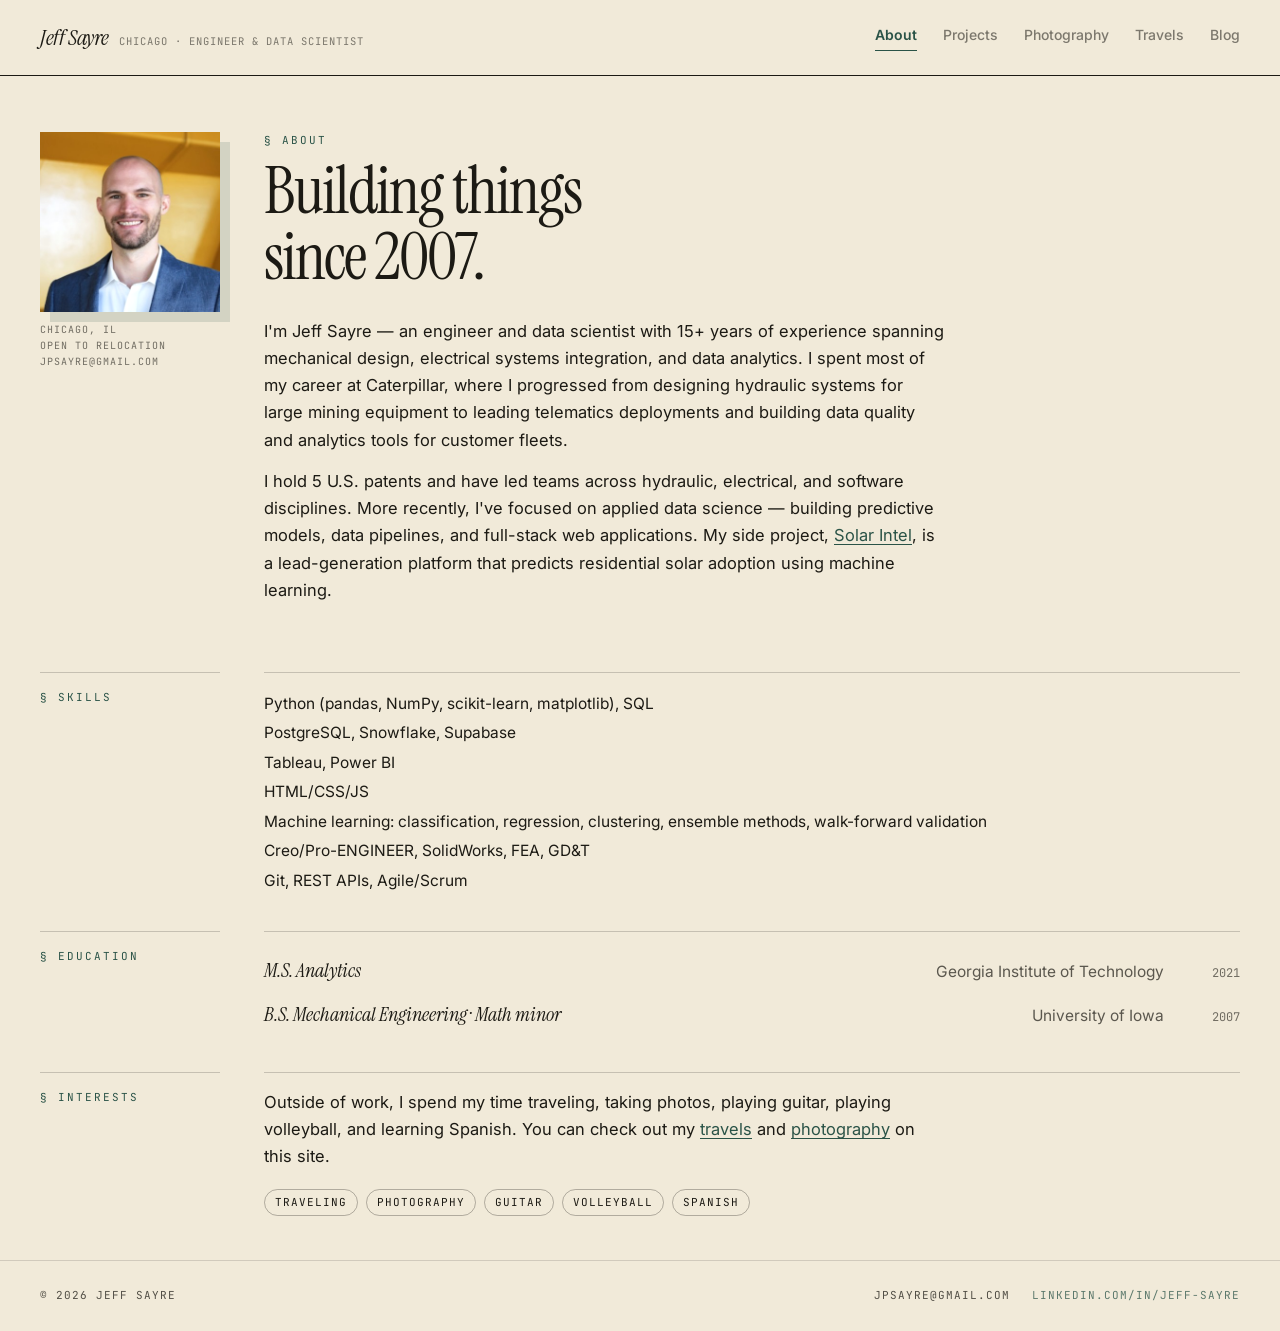
==== index.html @ 24fb40dd "Complete site redesign: Field Notes style with cream paper, serif display, pine accent" ====
<!DOCTYPE html>
<html lang="en">
<head>
    <meta charset="UTF-8">
    <meta name="viewport" content="width=device-width, initial-scale=1.0">
    <title>Jeff Sayre</title>
    <link rel="preconnect" href="https://fonts.googleapis.com">
    <link rel="preconnect" href="https://fonts.gstatic.com" crossorigin>
    <link href="https://fonts.googleapis.com/css2?family=Instrument+Serif:ital@0;1&family=Inter:wght@400;500;600;700&family=JetBrains+Mono:wght@400;500&display=swap" rel="stylesheet">
    <link rel="stylesheet" href="styles.css">
</head>
<body>
    <nav>
        <div class="nav-brand">
            <a href="index.html" class="name">Jeff Sayre</a>
            <span class="subtitle">Chicago · engineer & data scientist</span>
        </div>
        <div class="nav-links">
            <a href="index.html" class="active">About</a>
            <a href="projects.html">Projects</a>
            <a href="photography.html">Photography</a>
            <a href="travels.html">Travels</a>
            <a href="blog.html">Blog</a>
        </div>
    </nav>

    <div class="about-hero">
        <div>
            <div class="about-photo-wrap">
                <div class="about-photo-shadow"></div>
                <img src="assets/headshot.jpeg" alt="Jeff Sayre">
            </div>
            <div class="about-contact">
                Chicago, IL<br>open to relocation<br><a href="mailto:jpsayre@gmail.com">jpsayre@gmail.com</a>
            </div>
        </div>
        <div>
            <div class="section-label">§ About</div>
            <h1 class="page-title">Building things<br>since 2007.</h1>
            <div class="about-intro">
                <p>I'm Jeff Sayre — an engineer and data scientist with 15+ years of experience spanning mechanical design, electrical systems integration, and data analytics. I spent most of my career at Caterpillar, where I progressed from designing hydraulic systems for large mining equipment to leading telematics deployments and building data quality and analytics tools for customer fleets.</p>
                <p>I hold 5 U.S. patents and have led teams across hydraulic, electrical, and software disciplines. More recently, I've focused on applied data science — building predictive models, data pipelines, and full-stack web applications. My side project, <a href="https://getsolarintel.com">Solar Intel</a>, is a lead-generation platform that predicts residential solar adoption using machine learning.</p>
            </div>
        </div>
    </div>

    <div class="section-row">
        <div class="section-label">§ Skills</div>
        <div class="section-content">
            <ul class="skills-list">
                <li>Python (pandas, NumPy, scikit-learn, matplotlib), SQL</li>
                <li>PostgreSQL, Snowflake, Supabase</li>
                <li>Tableau, Power BI</li>
                <li>HTML/CSS/JS</li>
                <li>Machine learning: classification, regression, clustering, ensemble methods, walk-forward validation</li>
                <li>Creo/Pro-ENGINEER, SolidWorks, FEA, GD&T</li>
                <li>Git, REST APIs, Agile/Scrum</li>
            </ul>
        </div>
    </div>

    <div class="section-row">
        <div class="section-label">§ Education</div>
        <div class="section-content">
            <div class="edu-entry">
                <span class="edu-degree">M.S. Analytics</span>
                <span class="edu-school">Georgia Institute of Technology</span>
                <span class="edu-year">2021</span>
            </div>
            <div class="edu-entry">
                <span class="edu-degree">B.S. Mechanical Engineering · Math minor</span>
                <span class="edu-school">University of Iowa</span>
                <span class="edu-year">2007</span>
            </div>
        </div>
    </div>

    <div class="section-row" style="padding-bottom: 44px;">
        <div class="section-label">§ Interests</div>
        <div class="section-content">
            <div class="interest-text">
                Outside of work, I spend my time traveling, taking photos, playing guitar, playing volleyball, and learning Spanish. You can check out my <a href="travels.html">travels</a> and <a href="photography.html">photography</a> on this site.
            </div>
            <div class="interest-pills">
                <span>Traveling</span>
                <span>Photography</span>
                <span>Guitar</span>
                <span>Volleyball</span>
                <span>Spanish</span>
            </div>
        </div>
    </div>

    <footer>
        <span>© 2026 Jeff Sayre</span>
        <div class="footer-links">
            <span>jpsayre@gmail.com</span>
            <a href="https://www.linkedin.com/in/jeff-sayre-b3ab8924/" target="_blank">linkedin.com/in/jeff-sayre</a>
        </div>
    </footer>
</body>
</html>
---- styles.css ----
/* Design tokens */
:root {
    --paper: #f1ead9;
    --ink: #1c1a14;
    --accent: #2a5347;
    --rule-strong: rgba(28,26,20,1);
    --rule-soft: rgba(28,26,20,0.2);
    --rule-dotted: rgba(28,26,20,0.3);
    --photo-bg: #d8ceba;
    --globe-dark: #1c1a14;
    --globe-pin: #e8a866;
    --font-serif: "Instrument Serif", "Source Serif 4", Georgia, serif;
    --font-sans: Inter, "Helvetica Neue", system-ui, sans-serif;
    --font-mono: "JetBrains Mono", ui-monospace, monospace;
}

* {
    margin: 0;
    padding: 0;
    box-sizing: border-box;
}

body {
    font-family: var(--font-sans);
    font-size: 15.5px;
    line-height: 1.6;
    color: var(--ink);
    background: var(--paper);
}

a {
    color: var(--accent);
    text-decoration: underline;
    text-underline-offset: 3px;
}

/* Nav */
nav {
    display: flex;
    align-items: center;
    justify-content: space-between;
    padding: 20px 40px;
    border-bottom: 1px solid var(--ink);
    position: sticky;
    top: 0;
    background: var(--paper);
    z-index: 10;
}

.nav-brand {
    display: flex;
    align-items: baseline;
    gap: 10px;
}

.nav-brand .name {
    font-family: var(--font-serif);
    font-size: 22px;
    letter-spacing: -0.4px;
    font-style: italic;
    text-decoration: none;
    color: var(--ink);
}

.nav-brand .subtitle {
    font-family: var(--font-mono);
    font-size: 10.5px;
    text-transform: uppercase;
    opacity: 0.55;
    letter-spacing: 1px;
}

.nav-links {
    display: flex;
    gap: 26px;
    font-size: 14px;
}

.nav-links a {
    text-decoration: none;
    color: rgba(28,26,20,0.55);
    font-weight: 500;
    padding-bottom: 3px;
    border-bottom: 1.5px solid transparent;
}

.nav-links a.active {
    color: var(--accent);
    font-weight: 600;
    border-bottom-color: var(--accent);
}

.nav-links a:hover {
    color: var(--accent);
}

/* Footer */
footer {
    padding: 26px 40px;
    border-top: 1px solid var(--rule-soft);
    display: flex;
    justify-content: space-between;
    align-items: center;
    font-family: var(--font-mono);
    font-size: 11px;
    text-transform: uppercase;
    letter-spacing: 1px;
    opacity: 0.75;
}

footer a {
    color: var(--accent);
    text-decoration: none;
}

footer .footer-links {
    display: flex;
    gap: 22px;
}

/* Section label pattern */
.section-label {
    font-family: var(--font-mono);
    font-size: 11px;
    text-transform: uppercase;
    color: var(--accent);
    letter-spacing: 2px;
}

/* Page titles */
.page-title {
    font-family: var(--font-serif);
    font-size: 66px;
    line-height: 1;
    letter-spacing: -2px;
    font-weight: 400;
    margin-top: 8px;
}

/* Section row (2-col layout) */
.section-row {
    display: grid;
    grid-template-columns: 180px 1fr;
    gap: 44px;
    padding: 28px 40px 8px;
}

.section-row .section-label {
    padding-top: 16px;
    border-top: 1px solid var(--rule-soft);
}

.section-row .section-content {
    padding-top: 16px;
    border-top: 1px solid var(--rule-soft);
}

/* About page */
.about-hero {
    padding: 56px 40px 40px;
    display: grid;
    grid-template-columns: 180px 1fr;
    gap: 44px;
    align-items: start;
}

.about-photo-wrap {
    position: relative;
}

.about-photo-shadow {
    position: absolute;
    inset: 10px -10px -10px 10px;
    background: var(--accent);
    opacity: 0.15;
}

.about-photo-wrap img {
    position: relative;
    width: 100%;
    display: block;
    filter: saturate(0.95) contrast(1.04);
}

.about-contact {
    font-family: var(--font-mono);
    font-size: 10px;
    text-transform: uppercase;
    opacity: 0.6;
    letter-spacing: 1px;
    margin-top: 10px;
    line-height: 1.6;
}

.about-contact a {
    color: inherit;
    text-decoration: none;
}

.about-intro {
    margin-top: 28px;
    max-width: 680px;
    font-size: 16.5px;
    line-height: 1.65;
}

.about-intro p {
    margin: 0;
}

.about-intro p + p {
    margin-top: 14px;
}

/* Skills list */
.skills-list {
    list-style: none;
    padding: 0;
    margin: 0;
    font-size: 15.5px;
    line-height: 1.9;
}

/* Education grid */
.edu-entry {
    display: grid;
    grid-template-columns: 1fr auto 60px;
    align-items: baseline;
    gap: 16px;
    padding: 6px 0;
    font-size: 15.5px;
}

.edu-degree {
    font-family: var(--font-serif);
    font-size: 20px;
    font-style: italic;
}

.edu-school {
    opacity: 0.7;
}

.edu-year {
    font-family: var(--font-mono);
    font-size: 12px;
    opacity: 0.6;
    text-align: right;
}

/* Interest pills */
.interest-text {
    max-width: 680px;
    font-size: 16.5px;
    line-height: 1.65;
}

.interest-pills {
    display: flex;
    flex-wrap: wrap;
    gap: 8px;
    margin-top: 18px;
}

.interest-pills span {
    font-family: var(--font-mono);
    font-size: 11px;
    padding: 4px 10px;
    border-radius: 100px;
    border: 1px solid rgba(28,26,20,0.3);
    text-transform: uppercase;
    letter-spacing: 1px;
}

/* Projects page */
.title-block {
    padding: 56px 40px 24px;
}

.sub-nav {
    padding: 0 40px;
    display: flex;
    gap: 28px;
    border-bottom: 1px solid var(--rule-soft);
}

.sub-nav a {
    padding: 10px 0 14px;
    font-size: 14.5px;
    cursor: pointer;
    color: rgba(28,26,20,0.55);
    font-weight: 500;
    border-bottom: 2px solid transparent;
    margin-bottom: -1px;
    text-decoration: none;
}

.sub-nav a.active {
    color: var(--ink);
    font-weight: 600;
    border-bottom-color: var(--accent);
}

.sub-nav a:hover {
    color: var(--ink);
}

.sub-nav .count {
    font-family: var(--font-mono);
    font-size: 11px;
    opacity: 0.6;
    margin-left: 4px;
}

.project-section {
    display: none;
    padding: 20px 40px 48px;
}

.project-section.active {
    display: block;
}

/* Ledger row */
.ledger-row {
    display: grid;
    grid-template-columns: 60px 1fr 100px;
    gap: 28px;
    align-items: baseline;
    padding: 22px 0;
}

.ledger-row + .ledger-row {
    border-top: 1px dotted var(--rule-dotted);
}

.ledger-num {
    font-family: var(--font-mono);
    font-size: 12px;
    opacity: 0.55;
}

.ledger-title {
    font-family: var(--font-serif);
    font-size: 26px;
    line-height: 1.15;
    font-weight: 500;
}

.ledger-note {
    font-size: 14.5px;
    opacity: 0.8;
    margin-top: 4px;
}

.ledger-year {
    font-family: var(--font-mono);
    font-size: 12px;
    opacity: 0.65;
    text-align: right;
}

.ledger-details {
    margin-top: 12px;
    font-size: 15px;
    line-height: 1.6;
    max-width: 640px;
    display: none;
}

.ledger-details.open {
    display: block;
}

.ledger-details p {
    margin-bottom: 10px;
    opacity: 0.85;
}

.ledger-details h4 {
    font-family: var(--font-mono);
    font-size: 11px;
    text-transform: uppercase;
    letter-spacing: 1.5px;
    margin: 12px 0 6px;
    opacity: 0.6;
}

.ledger-details ul {
    padding-left: 1.2rem;
    margin-bottom: 8px;
}

.ledger-details li {
    margin-bottom: 2px;
    font-size: 14.5px;
}

.ledger-row {
    cursor: pointer;
}

/* Photography */
.photo-grid {
    padding: 16px 40px 40px;
    display: grid;
    grid-template-columns: repeat(3, 1fr);
    gap: 8px;
}

.photo-tile {
    aspect-ratio: 4 / 3;
    overflow: hidden;
    border-radius: 2px;
    background: var(--photo-bg);
    cursor: pointer;
}

.photo-tile.tall {
    aspect-ratio: 3 / 5;
    grid-row: span 2;
}

.photo-tile img {
    width: 100%;
    height: 100%;
    object-fit: cover;
    filter: saturate(0.92) contrast(1.03);
    transition: transform 0.4s ease;
}

.photo-tile:hover img {
    transform: scale(1.03);
}

/* Travels globe container */
.globe-wrap {
    padding: 20px 40px 40px;
}

#globe-container {
    background: var(--globe-dark);
    border-radius: 4px;
    height: 460px;
    position: relative;
    overflow: hidden;
}

.globe-caption {
    position: absolute;
    bottom: 18px;
    left: 20px;
    font-family: var(--font-mono);
    font-size: 11px;
    text-transform: uppercase;
    letter-spacing: 1.5px;
    opacity: 0.7;
    color: var(--paper);
    z-index: 5;
}

/* Blog */
.blog-post {
    padding: 26px 0;
    border-top: 1px solid var(--rule-soft);
    display: grid;
    grid-template-columns: 140px 1fr;
    gap: 28px;
    align-items: start;
}

.blog-date {
    font-family: var(--font-mono);
    font-size: 12px;
    text-transform: uppercase;
    letter-spacing: 1px;
    opacity: 0.65;
}

.blog-title {
    font-family: var(--font-serif);
    font-size: 32px;
    line-height: 1.1;
    font-weight: 500;
    text-decoration: none;
    color: var(--ink);
}

.blog-title:hover {
    color: var(--accent);
}

.blog-summary {
    margin-top: 10px;
    font-size: 16px;
    line-height: 1.6;
    max-width: 640px;
    opacity: 0.85;
}

.blog-read-more {
    font-family: var(--font-mono);
    font-size: 12px;
    color: var(--accent);
    margin-top: 12px;
    text-decoration: none;
}

/* Blog post page */
.post-back {
    font-family: var(--font-mono);
    font-size: 12px;
    margin-bottom: 1.5rem;
    display: inline-block;
}

.post-date {
    font-family: var(--font-mono);
    font-size: 12px;
    text-transform: uppercase;
    letter-spacing: 1px;
    opacity: 0.65;
    margin-bottom: 1.5rem;
}

.post-content {
    max-width: 680px;
    font-size: 16.5px;
    line-height: 1.65;
}

.post-content p {
    margin-bottom: 1rem;
}

.post-content img {
    max-width: 100%;
    border-radius: 4px;
    margin: 1rem 0;
}

.post-content h1 {
    font-family: var(--font-serif);
    font-size: 40px;
    line-height: 1.1;
    font-weight: 400;
    letter-spacing: -1px;
    margin-bottom: 1rem;
}

/* Lightbox */
.lightbox {
    display: none;
    position: fixed;
    top: 0;
    left: 0;
    width: 100%;
    height: 100%;
    background: rgba(0,0,0,0.95);
    z-index: 1000;
    flex-direction: column;
    justify-content: center;
    align-items: center;
}

.lightbox.active {
    display: flex;
}

.lightbox img {
    max-width: 85%;
    max-height: 75vh;
    object-fit: contain;
    border-radius: 4px;
}

.lightbox-close {
    position: absolute;
    top: 1.25rem;
    right: 1.5rem;
    color: #fff;
    font-size: 2rem;
    cursor: pointer;
    opacity: 0.7;
    background: none;
    border: none;
}

.lightbox-close:hover {
    opacity: 1;
}

.lightbox-nav {
    position: absolute;
    top: 50%;
    transform: translateY(-50%);
    color: #fff;
    font-size: 2.5rem;
    cursor: pointer;
    opacity: 0.5;
    background: none;
    border: none;
    padding: 1rem;
    user-select: none;
}

.lightbox-nav:hover {
    opacity: 1;
}

.lightbox-prev { left: 1rem; }
.lightbox-next { right: 1rem; }

.lightbox-counter {
    position: absolute;
    top: 1.5rem;
    left: 1.5rem;
    color: #888;
    font-size: 0.85rem;
    font-family: var(--font-mono);
}

.lightbox-info {
    margin-top: 1.25rem;
    text-align: center;
    color: #fff;
    max-width: 600px;
}

.lightbox-title {
    font-size: 1.1rem;
    font-weight: 600;
}

.lightbox-location {
    font-size: 0.9rem;
    color: #aaa;
    margin-top: 0.25rem;
}

.lightbox-description {
    font-size: 0.9rem;
    color: #ccc;
    margin-top: 0.5rem;
    line-height: 1.5;
}

/* Empty state */
.empty-state {
    color: rgba(28,26,20,0.5);
    font-style: italic;
}

/* Mobile */
@media (max-width: 768px) {
    nav {
        flex-direction: column;
        align-items: flex-start;
        gap: 10px;
        padding: 16px 20px;
    }

    .nav-links {
        gap: 16px;
        flex-wrap: wrap;
        font-size: 13px;
    }

    .about-hero {
        grid-template-columns: 1fr;
        padding: 40px 20px 20px;
    }

    .about-photo-wrap {
        max-width: 160px;
    }

    .section-row {
        grid-template-columns: 1fr;
        gap: 12px;
        padding: 20px 20px 8px;
    }

    .page-title {
        font-size: 40px;
        letter-spacing: -1px;
    }

    .title-block,
    .globe-wrap {
        padding-left: 20px;
        padding-right: 20px;
    }

    .sub-nav {
        padding: 0 20px;
        gap: 16px;
        overflow-x: auto;
    }

    .project-section {
        padding: 16px 20px 40px;
    }

    .ledger-row {
        grid-template-columns: 1fr;
        gap: 4px;
    }

    .ledger-num {
        display: none;
    }

    .ledger-year {
        text-align: left;
        margin-top: 4px;
    }

    .photo-grid {
        grid-template-columns: repeat(2, 1fr);
        padding: 12px 20px 20px;
        gap: 6px;
    }

    .blog-post {
        grid-template-columns: 1fr;
        gap: 4px;
    }

    .edu-entry {
        grid-template-columns: 1fr;
        gap: 2px;
    }

    footer {
        flex-direction: column;
        gap: 8px;
        padding: 20px;
    }

    #globe-container {
        height: 300px;
    }
}
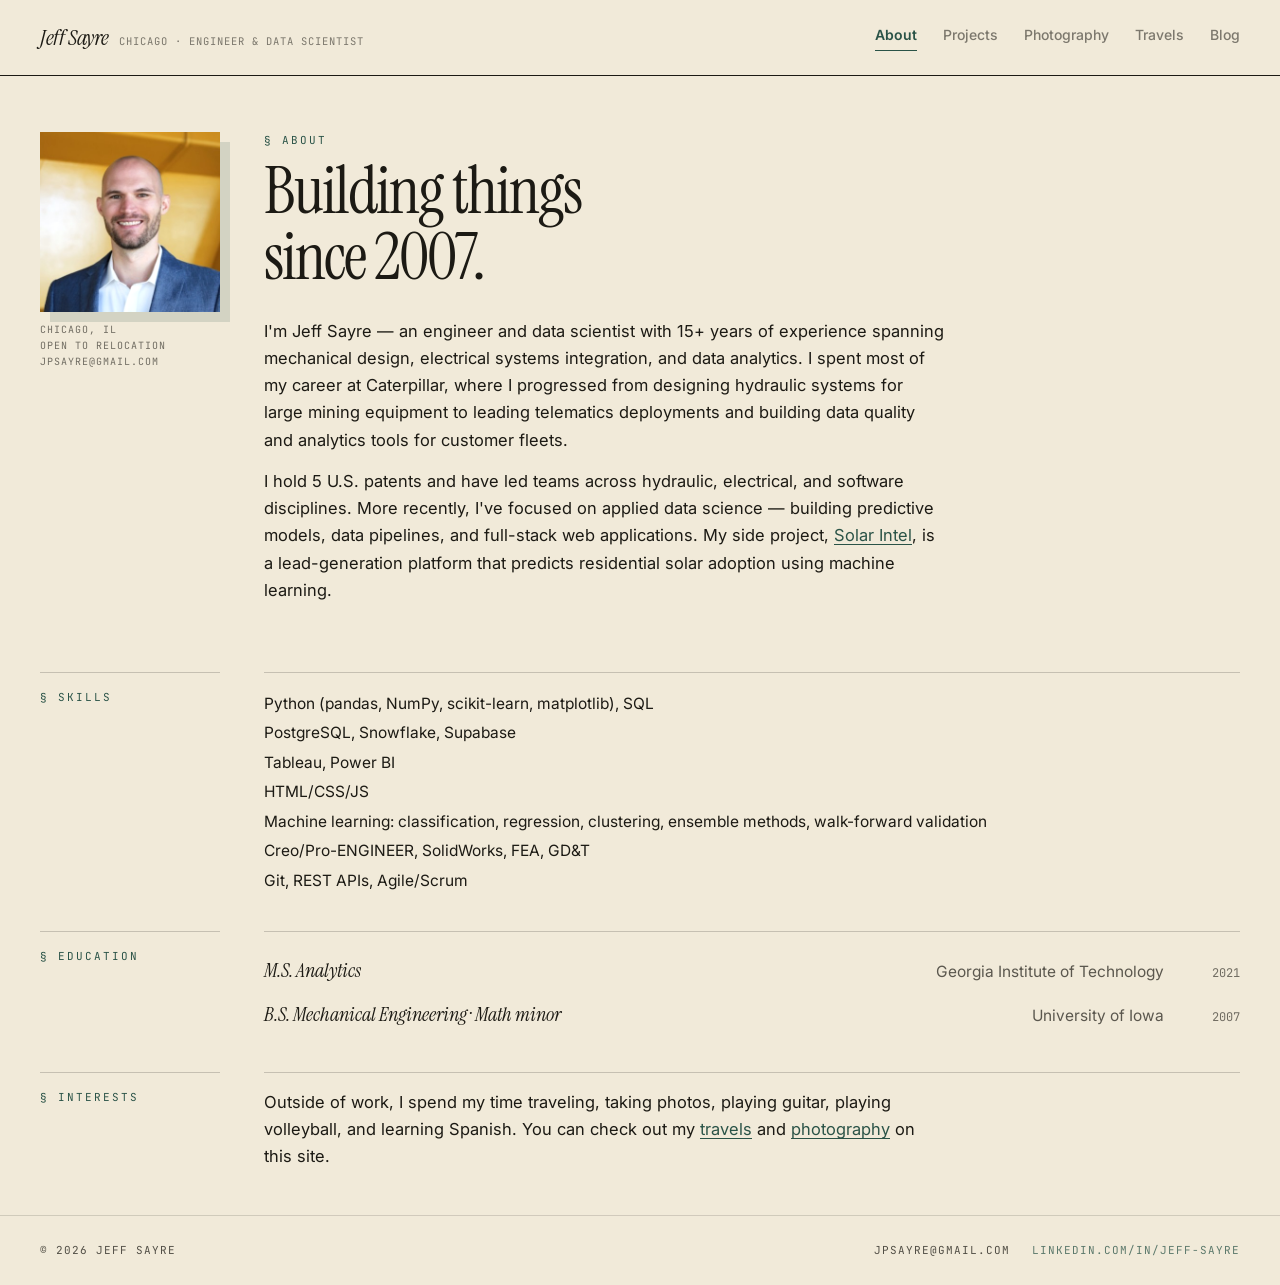
==== commit 376ac124: "Remove interest pills from About page" ====
--- a/index.html
+++ b/index.html
@@ -81,13 +81,6 @@
             <div class="interest-text">
                 Outside of work, I spend my time traveling, taking photos, playing guitar, playing volleyball, and learning Spanish. You can check out my <a href="travels.html">travels</a> and <a href="photography.html">photography</a> on this site.
             </div>
-            <div class="interest-pills">
-                <span>Traveling</span>
-                <span>Photography</span>
-                <span>Guitar</span>
-                <span>Volleyball</span>
-                <span>Spanish</span>
-            </div>
         </div>
     </div>
 
--- a/styles.css
+++ b/styles.css
@@ -324,7 +324,7 @@
 /* Ledger row */
 .ledger-row {
     display: grid;
-    grid-template-columns: 60px 1fr 100px;
+    grid-template-columns: 60px 1fr;
     gap: 28px;
     align-items: baseline;
     padding: 22px 0;
@@ -353,11 +353,18 @@
     margin-top: 4px;
 }
 
-.ledger-year {
-    font-family: var(--font-mono);
-    font-size: 12px;
-    opacity: 0.65;
-    text-align: right;
+.ledger-image {
+    margin-top: 14px;
+    border-radius: 4px;
+    overflow: hidden;
+    max-width: 400px;
+}
+
+.ledger-image img {
+    width: 100%;
+    display: block;
+    border-radius: 4px;
+    filter: saturate(0.92) contrast(1.03);
 }
 
 .ledger-details {
@@ -704,16 +711,15 @@
 
     .ledger-row {
         grid-template-columns: 1fr;
-        gap: 4px;
+        gap: 12px;
     }
 
     .ledger-num {
         display: none;
     }
 
-    .ledger-year {
-        text-align: left;
-        margin-top: 4px;
+    .ledger-image {
+        max-width: 100%;
     }
 
     .photo-grid {
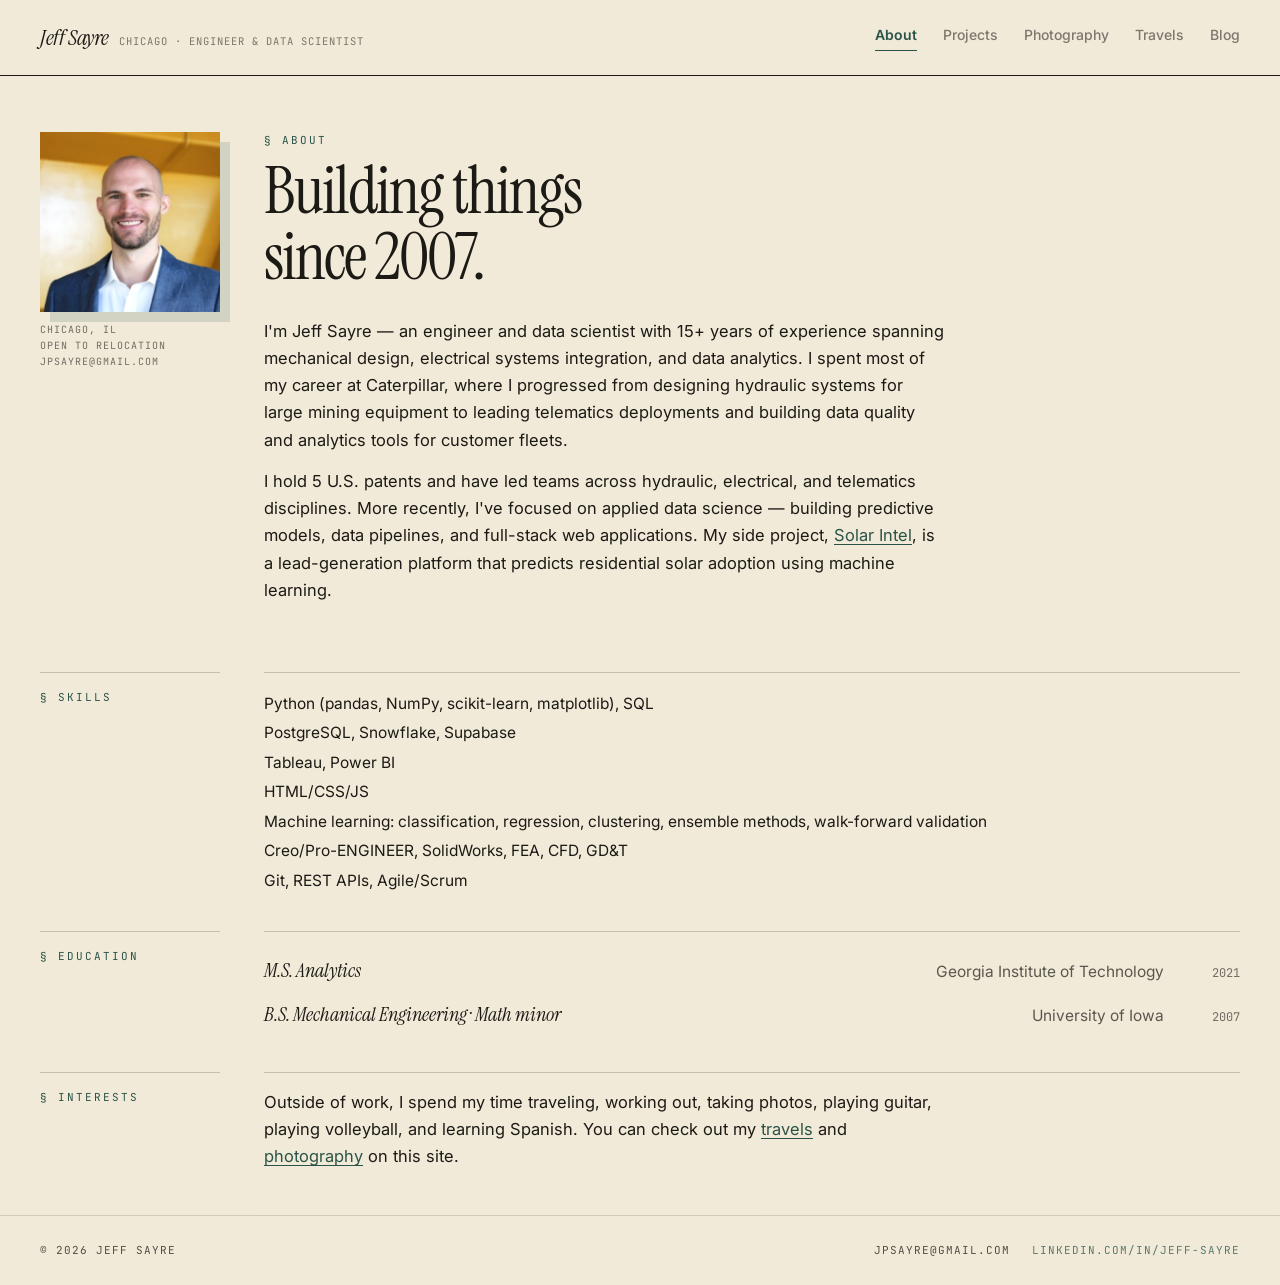
==== commit 9594293a: "Add Print Check Tool to engineering projects, update About page" ====
--- a/index.html
+++ b/index.html
@@ -7,6 +7,8 @@
     <link rel="preconnect" href="https://fonts.googleapis.com">
     <link rel="preconnect" href="https://fonts.gstatic.com" crossorigin>
     <link href="https://fonts.googleapis.com/css2?family=Instrument+Serif:ital@0;1&family=Inter:wght@400;500;600;700&family=JetBrains+Mono:wght@400;500&display=swap" rel="stylesheet">
+    <link rel="icon" type="image/svg+xml" href="favicon.svg">
+    <link rel="apple-touch-icon" href="apple-touch-icon.svg">
     <link rel="stylesheet" href="styles.css">
 </head>
 <body>
@@ -39,7 +41,7 @@
             <h1 class="page-title">Building things<br>since 2007.</h1>
             <div class="about-intro">
                 <p>I'm Jeff Sayre — an engineer and data scientist with 15+ years of experience spanning mechanical design, electrical systems integration, and data analytics. I spent most of my career at Caterpillar, where I progressed from designing hydraulic systems for large mining equipment to leading telematics deployments and building data quality and analytics tools for customer fleets.</p>
-                <p>I hold 5 U.S. patents and have led teams across hydraulic, electrical, and software disciplines. More recently, I've focused on applied data science — building predictive models, data pipelines, and full-stack web applications. My side project, <a href="https://getsolarintel.com">Solar Intel</a>, is a lead-generation platform that predicts residential solar adoption using machine learning.</p>
+                <p>I hold 5 U.S. patents and have led teams across hydraulic, electrical, and telematics disciplines. More recently, I've focused on applied data science — building predictive models, data pipelines, and full-stack web applications. My side project, <a href="https://getsolarintel.com">Solar Intel</a>, is a lead-generation platform that predicts residential solar adoption using machine learning.</p>
             </div>
         </div>
     </div>
@@ -53,7 +55,7 @@
                 <li>Tableau, Power BI</li>
                 <li>HTML/CSS/JS</li>
                 <li>Machine learning: classification, regression, clustering, ensemble methods, walk-forward validation</li>
-                <li>Creo/Pro-ENGINEER, SolidWorks, FEA, GD&T</li>
+                <li>Creo/Pro-ENGINEER, SolidWorks, FEA, CFD, GD&T</li>
                 <li>Git, REST APIs, Agile/Scrum</li>
             </ul>
         </div>
@@ -79,7 +81,7 @@
         <div class="section-label">§ Interests</div>
         <div class="section-content">
             <div class="interest-text">
-                Outside of work, I spend my time traveling, taking photos, playing guitar, playing volleyball, and learning Spanish. You can check out my <a href="travels.html">travels</a> and <a href="photography.html">photography</a> on this site.
+                Outside of work, I spend my time traveling, working out, taking photos, playing guitar, playing volleyball, and learning Spanish. You can check out my <a href="travels.html">travels</a> and <a href="photography.html">photography</a> on this site.
             </div>
         </div>
     </div>
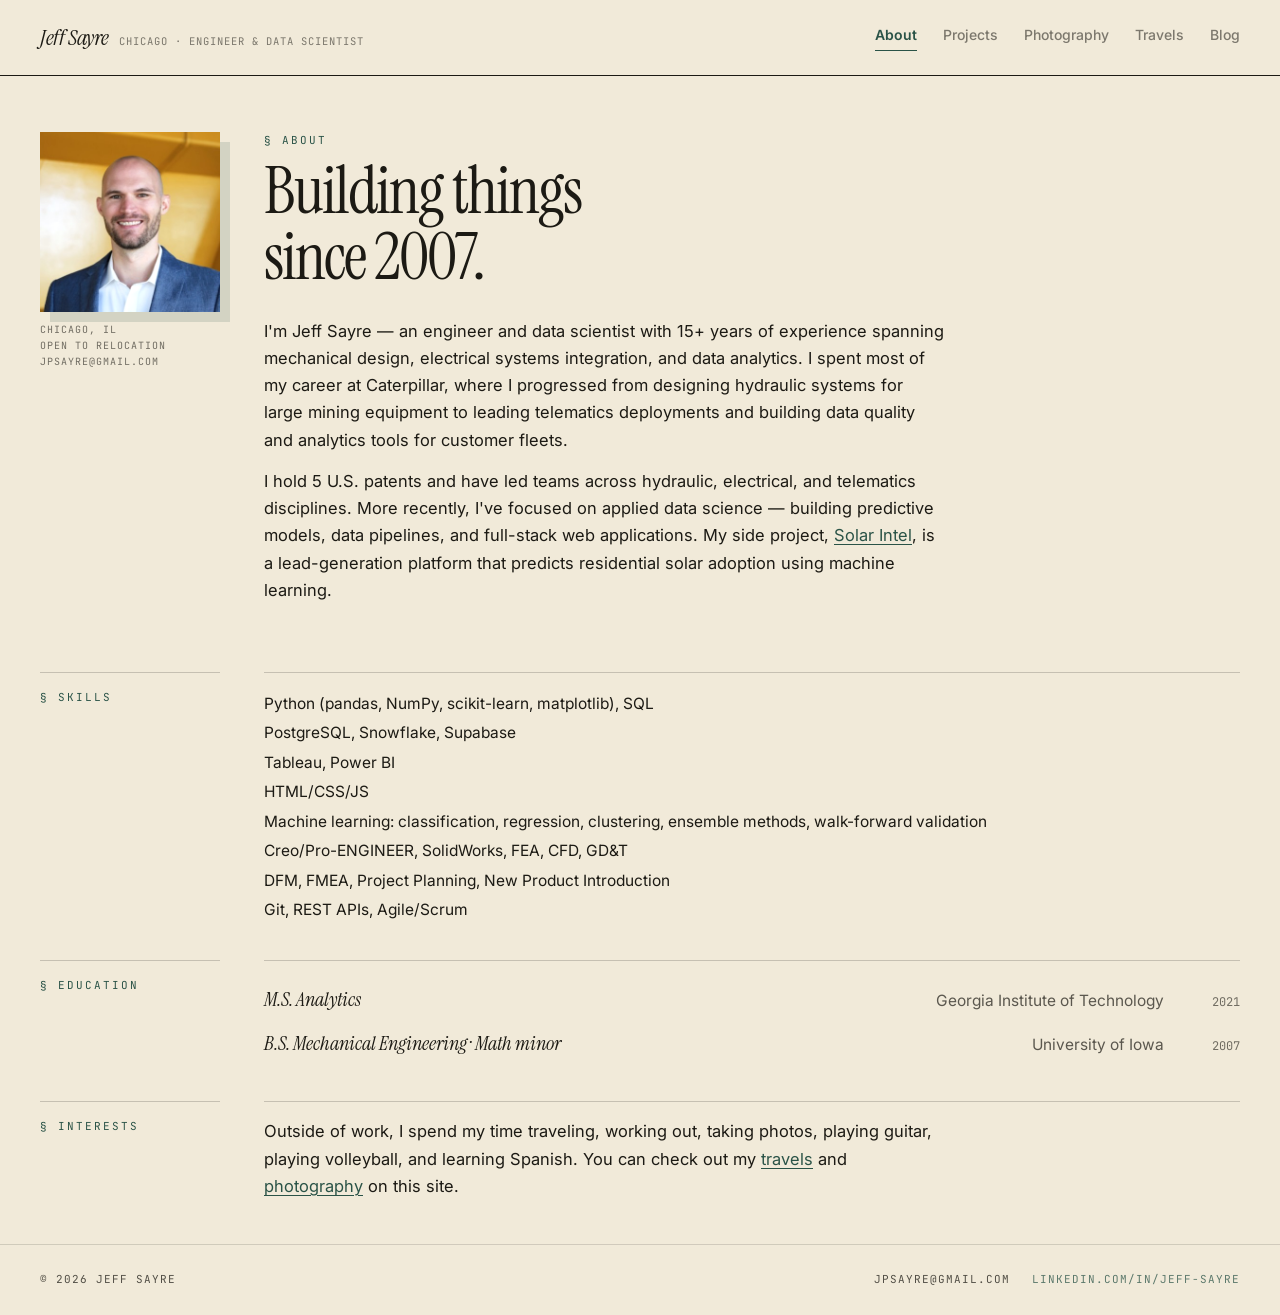
==== commit 14e050b5: "Add engineering skills: DFM, FMEA, Project Planning, NPI" ====
--- a/index.html
+++ b/index.html
@@ -56,6 +56,7 @@
                 <li>HTML/CSS/JS</li>
                 <li>Machine learning: classification, regression, clustering, ensemble methods, walk-forward validation</li>
                 <li>Creo/Pro-ENGINEER, SolidWorks, FEA, CFD, GD&T</li>
+                <li>DFM, FMEA, Project Planning, New Product Introduction</li>
                 <li>Git, REST APIs, Agile/Scrum</li>
             </ul>
         </div>
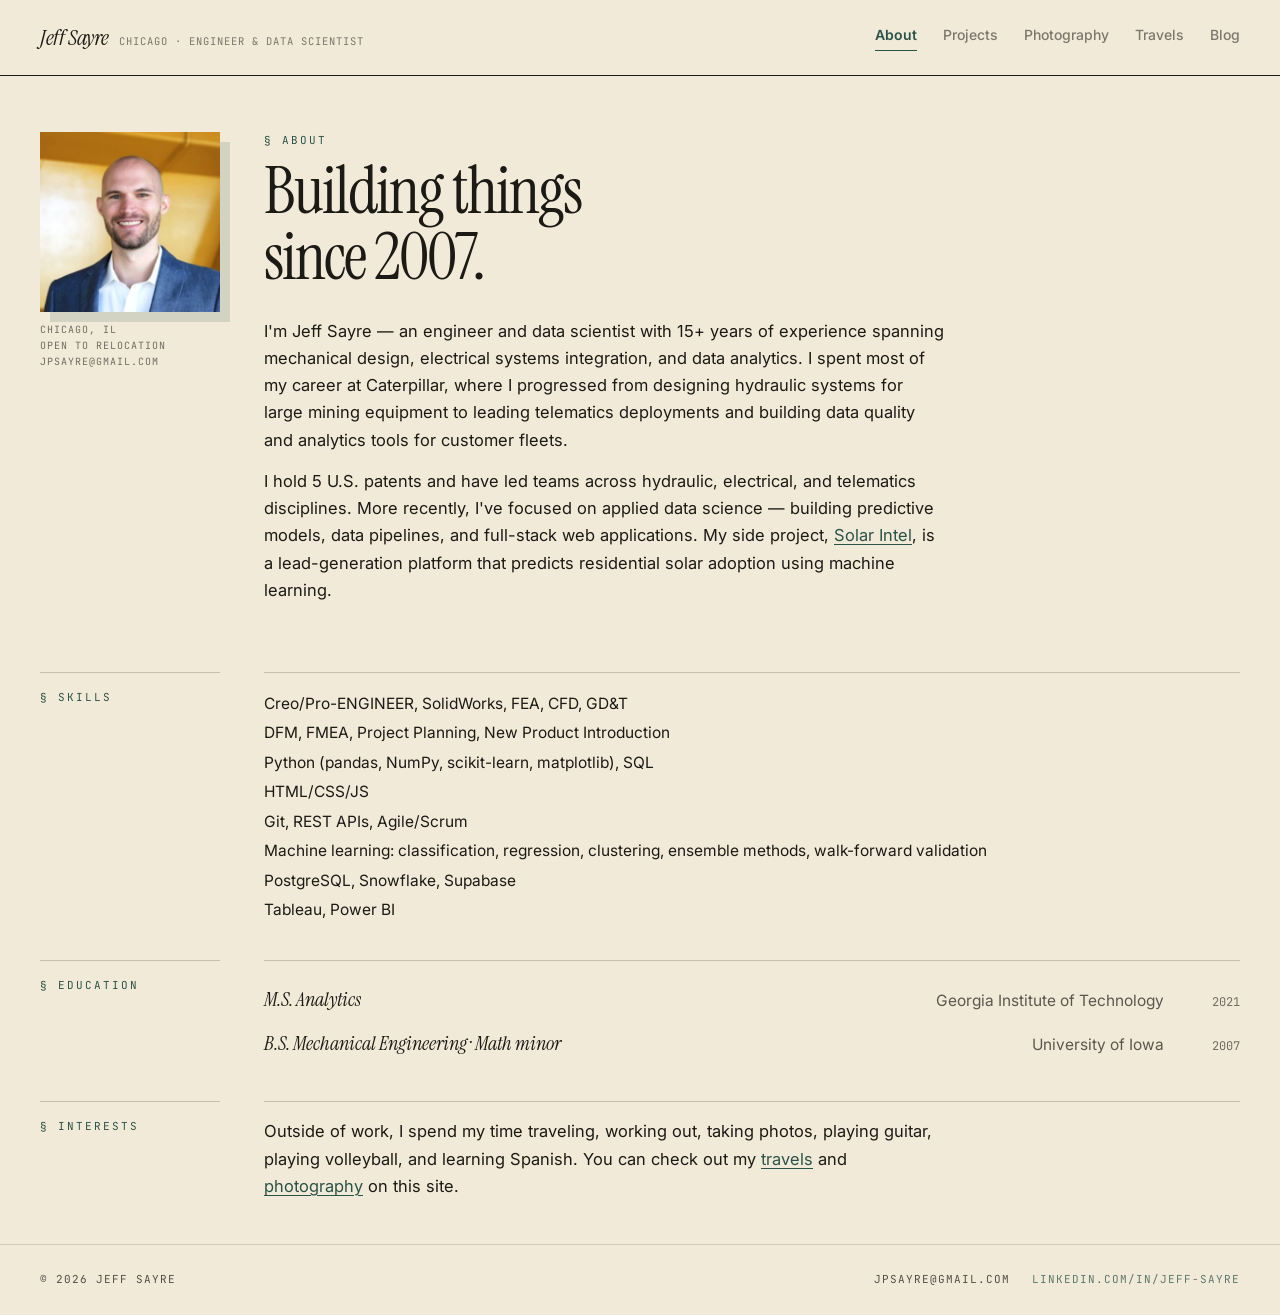
==== commit bbfbe3c6: "Reorder skills: engineering first, then programming, then data" ====
--- a/index.html
+++ b/index.html
@@ -50,14 +50,14 @@
         <div class="section-label">§ Skills</div>
         <div class="section-content">
             <ul class="skills-list">
+                <li>Creo/Pro-ENGINEER, SolidWorks, FEA, CFD, GD&T</li>
+                <li>DFM, FMEA, Project Planning, New Product Introduction</li>
                 <li>Python (pandas, NumPy, scikit-learn, matplotlib), SQL</li>
+                <li>HTML/CSS/JS</li>
+                <li>Git, REST APIs, Agile/Scrum</li>
+                <li>Machine learning: classification, regression, clustering, ensemble methods, walk-forward validation</li>
                 <li>PostgreSQL, Snowflake, Supabase</li>
                 <li>Tableau, Power BI</li>
-                <li>HTML/CSS/JS</li>
-                <li>Machine learning: classification, regression, clustering, ensemble methods, walk-forward validation</li>
-                <li>Creo/Pro-ENGINEER, SolidWorks, FEA, CFD, GD&T</li>
-                <li>DFM, FMEA, Project Planning, New Product Introduction</li>
-                <li>Git, REST APIs, Agile/Scrum</li>
             </ul>
         </div>
     </div>
--- a/styles.css
+++ b/styles.css
@@ -353,30 +353,33 @@
     margin-top: 4px;
 }
 
-.ledger-image {
-    margin-top: 14px;
-    border-radius: 4px;
-    overflow: hidden;
-    max-width: 400px;
-}
-
-.ledger-image img {
-    width: 100%;
-    display: block;
-    border-radius: 4px;
-    filter: saturate(0.92) contrast(1.03);
-}
 
 .ledger-details {
     margin-top: 12px;
     font-size: 15px;
     line-height: 1.6;
-    max-width: 640px;
     display: none;
 }
 
 .ledger-details.open {
-    display: block;
+    display: flex;
+    gap: 28px;
+}
+
+.ledger-details-text {
+    flex: 1;
+    min-width: 0;
+}
+
+.ledger-details-image {
+    flex: 0 0 320px;
+    align-self: flex-start;
+}
+
+.ledger-details-image img {
+    width: 100%;
+    border-radius: 4px;
+    filter: saturate(0.92) contrast(1.03);
 }
 
 .ledger-details p {
@@ -718,7 +721,12 @@
         display: none;
     }
 
-    .ledger-image {
+    .ledger-details.open {
+        flex-direction: column;
+    }
+
+    .ledger-details-image {
+        flex: none;
         max-width: 100%;
     }
 
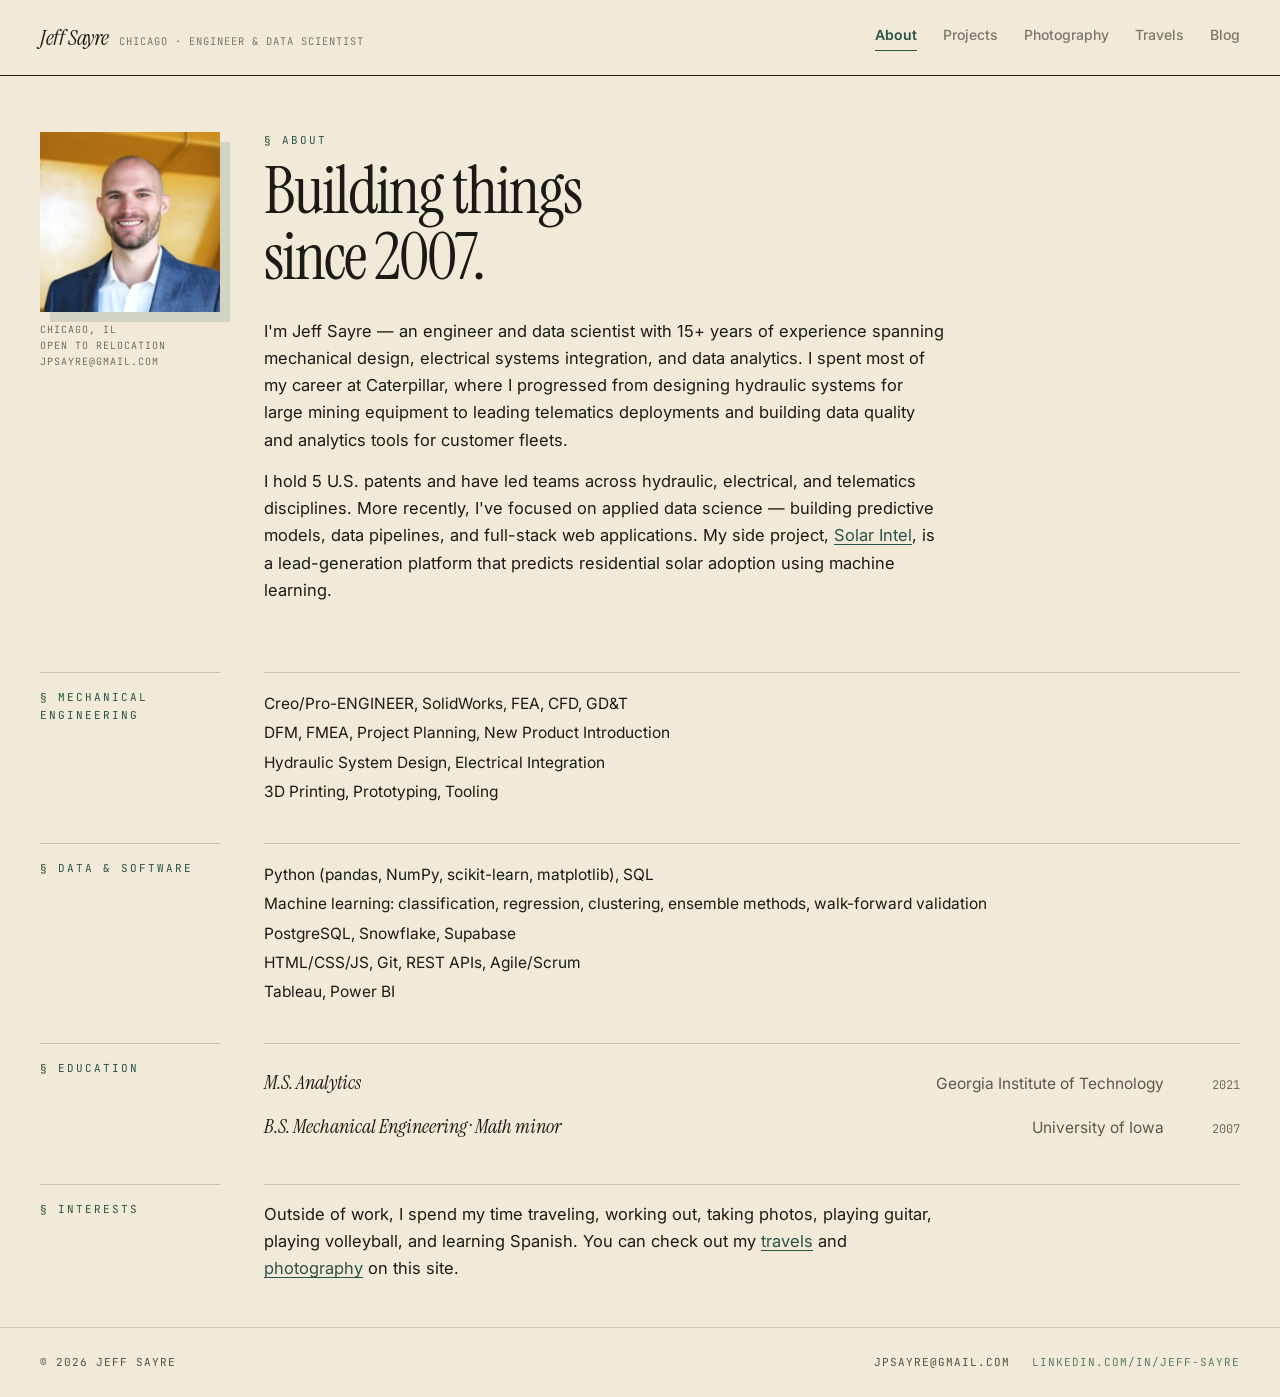
==== commit b1a0bd8d: "Split skills into Mechanical Engineering and Data & Software sections Co-Authored-By: Claude Opus 4." ====
--- a/index.html
+++ b/index.html
@@ -47,16 +47,25 @@
     </div>
 
     <div class="section-row">
-        <div class="section-label">§ Skills</div>
+        <div class="section-label">§ Mechanical Engineering</div>
         <div class="section-content">
             <ul class="skills-list">
                 <li>Creo/Pro-ENGINEER, SolidWorks, FEA, CFD, GD&T</li>
                 <li>DFM, FMEA, Project Planning, New Product Introduction</li>
+                <li>Hydraulic System Design, Electrical Integration</li>
+                <li>3D Printing, Prototyping, Tooling</li>
+            </ul>
+        </div>
+    </div>
+
+    <div class="section-row">
+        <div class="section-label">§ Data & Software</div>
+        <div class="section-content">
+            <ul class="skills-list">
                 <li>Python (pandas, NumPy, scikit-learn, matplotlib), SQL</li>
-                <li>HTML/CSS/JS</li>
-                <li>Git, REST APIs, Agile/Scrum</li>
                 <li>Machine learning: classification, regression, clustering, ensemble methods, walk-forward validation</li>
                 <li>PostgreSQL, Snowflake, Supabase</li>
+                <li>HTML/CSS/JS, Git, REST APIs, Agile/Scrum</li>
                 <li>Tableau, Power BI</li>
             </ul>
         </div>
--- a/styles.css
+++ b/styles.css
@@ -443,6 +443,81 @@
     transform: scale(1.03);
 }
 
+.sim-hint {
+    padding: 0 40px;
+    font-family: 'JetBrains Mono', monospace;
+    font-size: 12px;
+    color: #8a8778;
+    letter-spacing: 0.03em;
+}
+
+/* Simulation grid */
+.sim-grid {
+    padding: 16px 40px 40px;
+    display: grid;
+    grid-template-columns: repeat(3, 1fr);
+    gap: 16px;
+}
+
+.sim-card {
+    position: relative;
+    aspect-ratio: 4 / 3;
+    overflow: hidden;
+    border-radius: 4px;
+    cursor: pointer;
+    background: #2a2820;
+    text-decoration: none;
+    display: block;
+}
+
+.sim-card img {
+    width: 100%;
+    height: 100%;
+    object-fit: cover;
+    transition: transform 0.4s ease;
+}
+
+.sim-card:hover img {
+    transform: scale(1.03);
+}
+
+.sim-card-overlay {
+    position: absolute;
+    bottom: 0;
+    left: 0;
+    right: 0;
+    padding: 16px;
+    background: linear-gradient(transparent, rgba(0,0,0,0.7));
+}
+
+.sim-card-title {
+    font-family: 'Instrument Serif', serif;
+    font-size: 18px;
+    color: #fff;
+}
+
+.sim-card-note {
+    font-family: 'JetBrains Mono', monospace;
+    font-size: 10px;
+    letter-spacing: 0.04em;
+    color: rgba(255,255,255,0.6);
+    margin-top: 4px;
+}
+
+.sim-card-badge {
+    position: absolute;
+    top: 12px;
+    right: 12px;
+    font-family: 'JetBrains Mono', monospace;
+    font-size: 9px;
+    letter-spacing: 0.06em;
+    text-transform: uppercase;
+    color: #fff;
+    background: rgba(90, 122, 90, 0.8);
+    padding: 3px 8px;
+    border-radius: 3px;
+}
+
 /* Travels globe container */
 .globe-wrap {
     padding: 20px 40px 40px;
@@ -736,6 +811,12 @@
         gap: 6px;
     }
 
+    .sim-grid {
+        grid-template-columns: repeat(2, 1fr);
+        padding: 12px 20px 20px;
+        gap: 10px;
+    }
+
     .blog-post {
         grid-template-columns: 1fr;
         gap: 4px;
